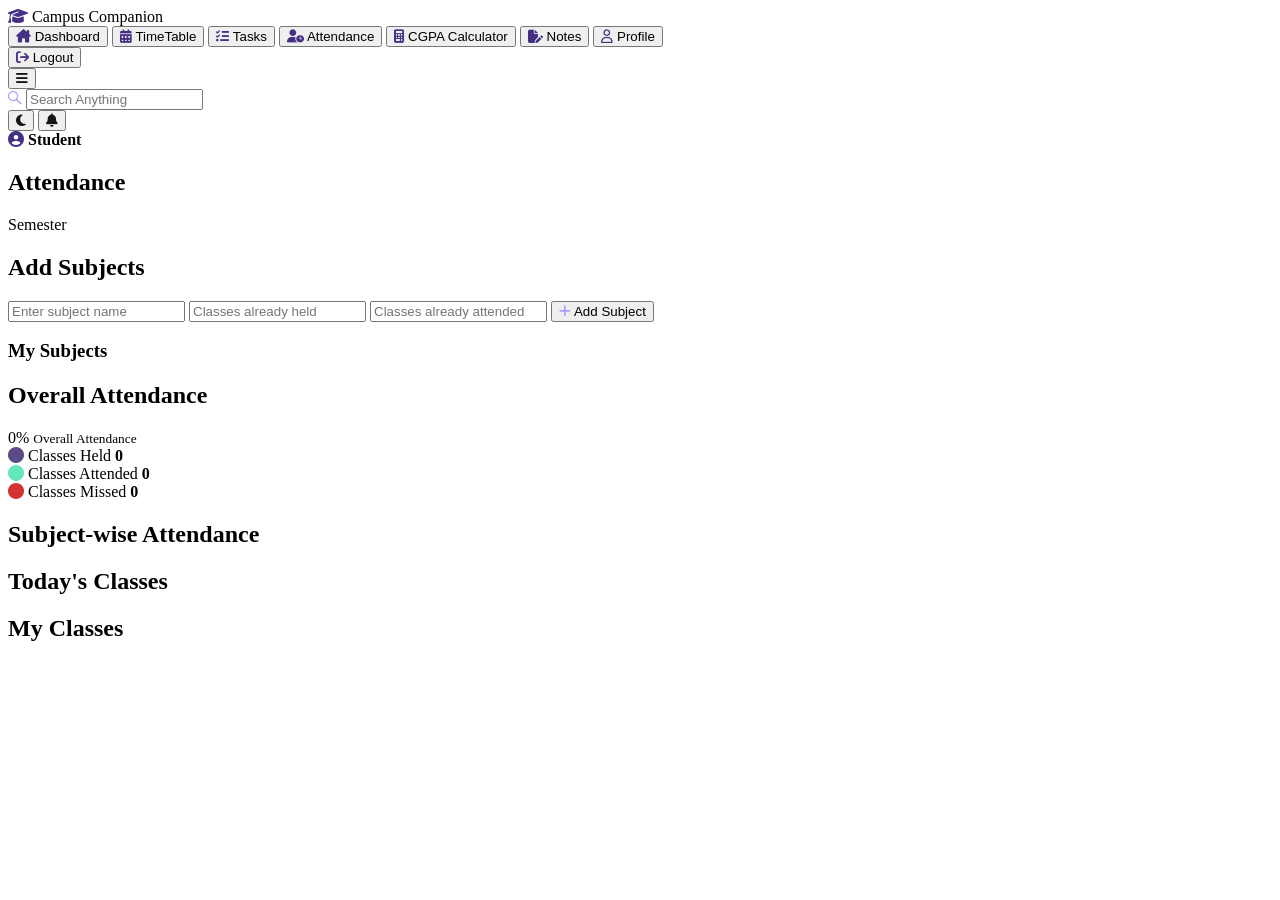
==== HTML/attendance.html @ eadd608f "Campus Companion Project" ====
<!DOCTYPE html>
<html lang="en">
<head>
    <meta charset="UTF-8">
    <meta name="viewport" content="width=device-width, initial-scale=1.0">
    <title>Attendance</title>
    <link rel="stylesheet"
          href="https://cdnjs.cloudflare.com/ajax/libs/font-awesome/6.7.2/css/all.min.css">
    <link rel="stylesheet" href="/STP-Campus-Companion/CSS/dashboard.css">
    <link rel="stylesheet" href="/STP-Campus-Companion/CSS/attendance.css">
</head>
<body class="dashboard-page">
    <div class="app-shell">
        <aside class="sidebar">
            <div class="sidebar-logo">
                 <i class="fa-solid fa-graduation-cap" style="color: rgb(70, 48, 133);"></i>
                 <span>Campus Companion</span>
            </div>
            <nav>
                <button onclick="showPage('dashboard')">
                    <i class="fa-solid fa-house-chimney" style="color: rgb(70, 48, 133);"></i>
                    <span>Dashboard</span>
                </button>
                <button onclick="showPage('timetable')">
                    <i class="fa-solid fa-calendar-days" style="color: rgb(70, 48, 133);"></i>
                    <span>TimeTable</span>
                </button>
                <button onclick="showPage('tasks')">
                    <i class="fa-solid fa-list-check" style="color: rgb(70, 48, 133);"></i>
                    <span>Tasks</span>
                </button>
                <button onclick="showPage('attendance')" class="active">
                    <i class="fa-solid fa-user-clock" style="color: rgb(70, 48, 133);"></i>
                    <span>Attendance</span>
                </button>
                <button onclick="showPage('cgpa-calculator')">
                    <i class="fa-solid fa-calculator" style="color: rgb(70, 48, 133);"></i>
                    <span>CGPA Calculator</span>
                </button>
                <button onclick="showPage('notes')">
                    <i class="fa-solid fa-file-pen" style="color: rgb(70, 48, 133);"></i>
                    <span>Notes</span>
                </button>
                <button onclick="showPage('profile')">
                    <i class="fa-regular fa-user" style="color: rgb(70, 48, 133);"></i>
                    <span>Profile</span>
                </button>
            </nav>
            <button class="logout" onclick="logoutBtn()">
                <i class="fa-solid fa-arrow-right-from-bracket" style="color: rgb(70, 48, 133);"></i>
                <span>Logout</span>
            </button>
        </aside>
        <section class="dashboard-content">
            <header class="dashboard-header">
                <button class="menu-btn">
                    <i class="fa-solid fa-bars" style="color: rgb(20, 20, 20);"></i>
                </button>
                <div class="dashboard-search">
                    <i class="fa-brands fa-sistrix" style="color: rgb(177, 151, 252);"></i>
                    <input type="text" id="dashboardSearch"
                    placeholder="Search Anything">
                </div>
                <div class="dashboard-actions">
                    <button class="theme-btn">
                        <i class="fa-solid fa-moon" style="color: rgb(20, 20, 20);"></i>
                    </button>
                    <button class="notification-btn">
                        <i class="fa-solid fa-bell" style="color: rgb(20, 20, 20);"></i>
                        <span class="notification-dot"></span>
                    </button>
                    <div class="user-info">
                        <span class="avatar">
                        <i class="fa-solid fa-circle-user" style="color: rgb(70, 48, 133);"></i>
                    </span>
                     <b id="topname">
                        Student
                     </b>
                    </div> 
                </div>
            </header>
           
            <main class="dashboard-main">
                <div class="attendance-top">
                    <div>
                        <h1>Attendance</h1>
                    </div>
                    <div class="semester-display">
                        <span id="semester">
                            Semester
                        </span>
                    </div>
                </div>
                <div class="attendance-card add-subject-card">
                    <h2>
                        Add Subjects
                    </h2>
                    <div class="subject-form">
                        <input
                            type="text"
                            id="subjectName"
                            placeholder="Enter subject name">
                        <input
                            type="number"
                            id="initialHeld"
                            placeholder="Classes already held"
                            min="0">
                        <input
                            type="number"
                            id="initialAttended"
                            placeholder="Classes already attended"
                            min="0">
                        <button onclick="addSubjectFromForm()">
                            <i class="fa-solid fa-plus" style="color: rgb(177, 151, 252);"></i>
                            Add Subject
                        </button>
                    </div>
                     
                    <div class="my-subjects">
                        <h3>
                            My Subjects
                        </h3>
                        <div id="subjectList"></div>
                    </div>
                </div>
                <!-- OVERVIEW -->
                <div class="attendance-overview">
                    <div class="attendance-card overall-card">
                        <h2>
                            Overall Attendance
                        </h2>
                        <div class="overall-content">
                            <div
                                class="attendance-circle"
                                id="attendanceCircle">
                                <div class="circle-content">
                                    <span id="overallPercentage">
                                        0%
                                    </span>
                                    <small>
                                        Overall Attendance
                                    </small>
                                </div>
                            </div>
                            <div class="attendance-stats">
                                <div class="stat-row">
                                    <span>
                                        <i class="fa-solid fa-circle" style="color: rgb(91, 75, 136);"></i>
                                        Classes Held
                                    </span>
                                    <strong id="classesHeld">
                                        0
                                    </strong>
                                </div>
                                <div class="stat-row">
                                    <span>
                                    <i class="fa-solid fa-circle" style="color: rgb(99, 230, 190);"></i>
                                        Classes Attended
                                    </span>
                                    <strong id="classesAttended">
                                        0
                                    </strong>
                                </div>
                                <div class="stat-row">
                                    <span>
                                        <i class="fa-solid fa-circle" style="color: rgb(209, 51, 51);"></i>
                                        Classes Missed
                                    </span>
                                    <strong id="classesMissed">
                                        0
                                    </strong>
                                </div>
                            </div>
                        </div>
                    </div>
                    <!-- SUBJECT ATTENDANCE -->
                    <div class="attendance-card subject-card">
                        <h2>
                            Subject-wise Attendance
                        </h2>
                        <div id="attendanceList"></div>
                    </div>
                </div>
                <!-- TODAY'S CLASSES -->
                <div class="attendance-card today-card">
                    <h2>
                        Today's Classes
                    </h2>
                    <p
                        class="today-name"
                        id="todayName">
                    </p>
                    <div id="todayClasses"></div>
                </div>
                <!-- ALL CLASSES -->
                <div class="attendance-card timetable-attendance-card">
                    <h2>
                        My Classes
                    </h2>
                    <div id="allClasses"></div>
                </div>
            </main>

        </section>
    </div>
    <script src="/STP-Campus-Companion/JS/dashboard.js"></script>
    <script src="/STP-Campus-Companion/JS/attendance.js"></script>
</body>
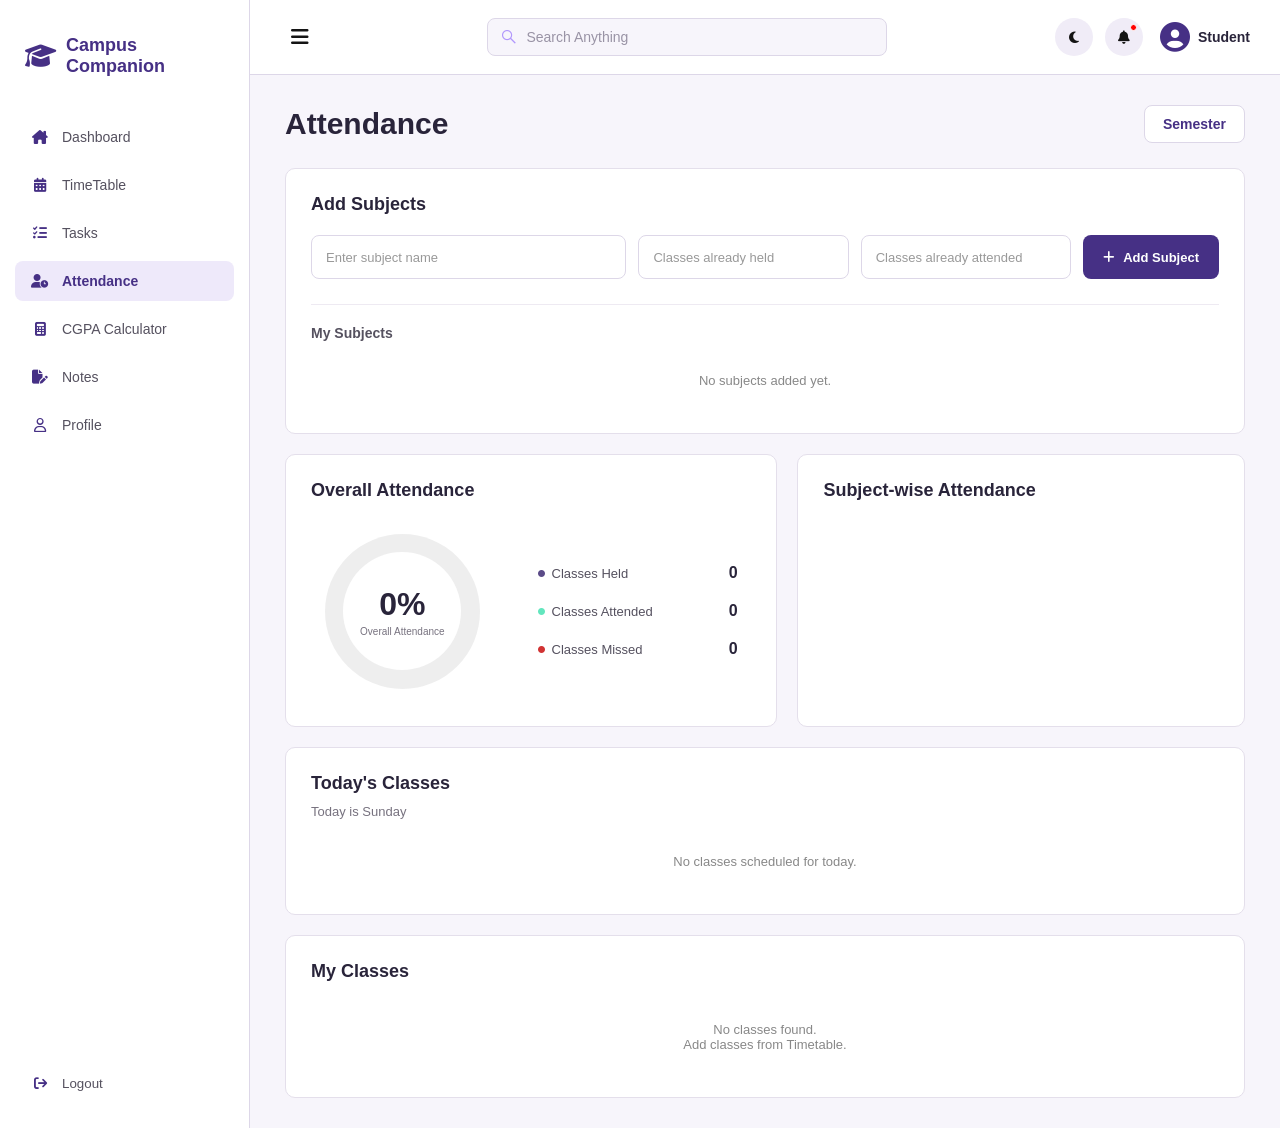
==== commit 0384c7ee: "Final Campus Companion Project" ====
--- a/HTML/attendance.html
+++ b/HTML/attendance.html
@@ -6,8 +6,8 @@
     <title>Attendance</title>
     <link rel="stylesheet"
           href="https://cdnjs.cloudflare.com/ajax/libs/font-awesome/6.7.2/css/all.min.css">
-    <link rel="stylesheet" href="/STP-Campus-Companion/CSS/dashboard.css">
-    <link rel="stylesheet" href="/STP-Campus-Companion/CSS/attendance.css">
+    <link rel="stylesheet" href="../CSS/dashboard.css">
+    <link rel="stylesheet" href="../CSS/attendance.css">
 </head>
 <body class="dashboard-page">
     <div class="app-shell">
@@ -203,6 +203,6 @@
 
         </section>
     </div>
-    <script src="/STP-Campus-Companion/JS/dashboard.js"></script>
-    <script src="/STP-Campus-Companion/JS/attendance.js"></script>
+    <script src="../JS/dashboard.js"></script>
+    <script src="../JS/attendance.js"></script>
 </body>
--- a/CSS/dashboard.css
+++ b/CSS/dashboard.css
@@ -0,0 +1,1211 @@
+/* =====================================
+   RESET
+===================================== */
+
+* {
+    margin: 0;
+    padding: 0;
+    box-sizing: border-box;
+    font-family: Arial, sans-serif;
+}
+
+body {
+    background-color: #f7f5fb;
+    color: #29243a;
+}
+
+.dashboard-page {
+    min-height: 100vh;
+}
+
+
+/* =====================================
+   APP LAYOUT
+===================================== */
+
+.app-shell {
+    display: flex;
+    min-height: 100vh;
+}
+
+.dashboard-content {
+    flex: 1;
+    min-width: 0;
+}
+
+
+/* =====================================
+   SIDEBAR
+===================================== */
+
+.sidebar {
+    width: 250px;
+    min-height: 100vh;
+
+    background-color: white;
+    border-right: 1px solid #ddd7e8;
+
+    padding: 25px 15px;
+
+    display: flex;
+    flex-direction: column;
+
+    flex-shrink: 0;
+}
+
+
+/* SIDEBAR LOGO */
+
+.sidebar-logo {
+    display: flex;
+    align-items: center;
+
+    gap: 10px;
+
+    padding: 10px;
+    margin-bottom: 30px;
+
+    color: #463085;
+
+    font-size: 18px;
+    font-weight: bold;
+}
+
+.sidebar-logo i {
+    font-size: 25px;
+}
+
+
+/* =====================================
+   SIDEBAR NAVIGATION
+===================================== */
+
+.sidebar nav {
+    display: flex;
+    flex-direction: column;
+    gap: 8px;
+}
+
+.sidebar nav button {
+    width: 100%;
+
+    padding: 12px 15px;
+
+    border: none;
+    border-radius: 8px;
+
+    background-color: white;
+    color: #55515f;
+
+    display: flex;
+    align-items: center;
+
+    gap: 12px;
+
+    text-align: left;
+    font-size: 14px;
+
+    cursor: pointer;
+
+    transition: all 0.2s ease;
+}
+
+.sidebar nav button:hover {
+    background-color: #f0ecf7;
+    color: #463085;
+}
+
+.sidebar nav button.active {
+    background-color: #eee9fa;
+    color: #463085;
+    font-weight: 600;
+}
+
+.sidebar nav button i {
+    width: 20px;
+    text-align: center;
+}
+
+
+/* =====================================
+   LOGOUT
+===================================== */
+
+.logout {
+    margin-top: auto;
+
+    padding: 12px 15px;
+
+    border: none;
+    border-radius: 8px;
+
+    background-color: white;
+    color: #55515f;
+
+    display: flex;
+    align-items: center;
+
+    gap: 12px;
+
+    text-align: left;
+
+    cursor: pointer;
+
+    transition: all 0.2s ease;
+}
+
+.logout:hover {
+    background-color: #f0ecf7;
+    color: #463085;
+}
+
+.logout i {
+    width: 20px;
+    text-align: center;
+}
+
+
+/* =====================================
+   HEADER
+===================================== */
+
+.dashboard-header {
+    height: 75px;
+
+    background-color: white;
+
+    border-bottom: 1px solid #ddd7e8;
+
+    padding: 0 30px;
+
+    display: flex;
+    align-items: center;
+    justify-content: space-between;
+
+    gap: 20px;
+}
+
+
+/* MENU BUTTON */
+
+.menu-btn {
+    width: 40px;
+    height: 40px;
+
+    border: none;
+    border-radius: 8px;
+
+    background-color: white;
+
+    font-size: 20px;
+
+    cursor: pointer;
+
+    transition: background-color 0.2s ease;
+}
+
+.menu-btn:hover {
+    background-color: #f0ecf7;
+}
+
+
+/* =====================================
+   SEARCH
+===================================== */
+
+.dashboard-search {
+    width: 400px;
+
+    display: flex;
+    align-items: center;
+
+    padding: 10px 14px;
+
+    background-color: #f7f5fb;
+
+    border: 1px solid #ddd7e8;
+    border-radius: 8px;
+
+    transition: border-color 0.2s ease;
+}
+
+.dashboard-search:focus-within {
+    border-color: #b197fc;
+}
+
+.dashboard-search i {
+    margin-right: 10px;
+}
+
+.dashboard-search input {
+    width: 100%;
+
+    border: none;
+    outline: none;
+
+    background-color: transparent;
+
+    font-size: 14px;
+    color: #29243a;
+}
+
+.dashboard-search input::placeholder {
+    color: #9993a5;
+}
+
+
+/* =====================================
+   HEADER RIGHT SIDE
+===================================== */
+
+.dashboard-actions {
+    display: flex;
+    align-items: center;
+
+    gap: 12px;
+}
+
+.theme-btn,
+.notification-btn {
+    width: 38px;
+    height: 38px;
+
+    border: none;
+    border-radius: 50%;
+
+    background-color: #f0ecf7;
+
+    cursor: pointer;
+
+    transition: all 0.2s ease;
+}
+
+.theme-btn:hover,
+.notification-btn:hover {
+    background-color: #e3ddf0;
+    transform: translateY(-1px);
+}
+
+
+/* NOTIFICATION */
+
+.notification-btn {
+    position: relative;
+}
+
+.notification-dot {
+    width: 7px;
+    height: 7px;
+
+    background-color: red;
+
+    border: 1px solid white;
+    border-radius: 50%;
+
+    position: absolute;
+
+    top: 6px;
+    right: 6px;
+}
+
+
+/* USER */
+
+.user-info {
+    display: flex;
+    align-items: center;
+
+    gap: 8px;
+
+    margin-left: 5px;
+}
+
+.avatar i {
+    font-size: 30px;
+}
+
+#topname {
+    font-size: 14px;
+    color: #29243a;
+}
+
+
+/* =====================================
+   DASHBOARD MAIN
+===================================== */
+
+.dashboard-main {
+    padding: 30px;
+
+    display: grid;
+
+    grid-template-columns: repeat(12, 1fr);
+
+    gap: 20px;
+}
+
+
+/* =====================================
+   WELCOME SECTION
+===================================== */
+
+.welcome-section {
+    grid-column: span 12;
+
+    margin-bottom: 5px;
+}
+
+.welcome-section h1 {
+    font-size: 28px;
+    font-weight: 700;
+
+    margin-bottom: 8px;
+
+    color: #29243a;
+}
+
+.welcome-section p {
+    color: #77727f;
+    font-size: 14px;
+}
+
+
+/* =====================================
+   STAT CARDS
+===================================== */
+
+.stat-cards {
+    grid-column: span 4;
+
+    min-height: 150px;
+
+    padding: 20px;
+
+    background-color: white;
+
+    border: 1px solid #e4dfeb;
+    border-radius: 12px;
+
+    box-shadow: 0 2px 8px rgba(70, 48, 133, 0.04);
+
+    transition: all 0.2s ease;
+}
+
+.stat-cards:hover {
+    transform: translateY(-2px);
+
+    box-shadow: 0 5px 15px rgba(70, 48, 133, 0.08);
+}
+
+
+/* CARD TOP */
+
+.stat-card-top {
+    display: flex;
+    align-items: center;
+
+    gap: 10px;
+
+    margin-bottom: 15px;
+}
+
+.stat-card-top span {
+    font-size: 14px;
+    color: #66616d;
+}
+
+
+/* ICON BOX */
+
+.cgpa-icon,
+.attendance-icon,
+.pendingTasks-icon,
+.studyHours-icon {
+    width: 40px;
+    height: 40px;
+
+    border-radius: 9px;
+
+    display: flex;
+    align-items: center;
+    justify-content: center;
+
+    background-color: #f3effa;
+}
+
+.cgpa-icon i,
+.attendance-icon i,
+.pendingTasks-icon i,
+.studyHours-icon i {
+    font-size: 18px;
+}
+
+
+/* STAT VALUE */
+
+.stat-cards h2 {
+    font-size: 26px;
+    font-weight: 700;
+
+    margin-bottom: 5px;
+
+    color: #29243a;
+}
+
+.stat-cards p {
+    color: #77727f;
+    font-size: 13px;
+}
+
+
+/* =====================================
+   DASHBOARD GRID
+===================================== */
+
+.dashboard-grid {
+    display: contents;
+}
+
+.dashboard-card {
+    min-height: 250px;
+
+    padding: 20px;
+
+    background-color: white;
+
+    border: 1px solid #e4dfeb;
+    border-radius: 12px;
+
+    box-shadow: 0 2px 8px rgba(70, 48, 133, 0.04);
+}
+
+
+/* THREE MAIN CARDS */
+
+.classes-card {
+    grid-column: span 4;
+}
+
+.tasks-card {
+    grid-column: span 4;
+}
+
+.timer-card {
+    grid-column: span 4;
+
+    margin-top: 0;
+}
+
+
+/* =====================================
+   CARD HEADER
+===================================== */
+
+.card-header {
+    margin-bottom: 18px;
+}
+
+.card-header h3,
+.class-header h3 {
+    font-size: 18px;
+    font-weight: 600;
+
+    color: #29243a;
+}
+
+
+/* =====================================
+   CLASSES
+===================================== */
+
+.class-item {
+    display: flex;
+    align-items: center;
+
+    padding: 13px 0;
+
+    border-bottom: 1px solid #eeeaf2;
+}
+
+.class-item:last-child {
+    border-bottom: none;
+}
+
+.class-time {
+    width: 100px;
+
+    font-size: 13px;
+    color: #77727f;
+
+    flex-shrink: 0;
+}
+
+.class-subject {
+    width: 100px;
+
+    font-size: 14px;
+    font-weight: 600;
+
+    color: #29243a;
+}
+
+.class-room {
+    margin-left: auto;
+
+    font-size: 13px;
+
+    color: #77727f;
+}
+
+
+/* =====================================
+   SMALL BUTTON
+===================================== */
+
+.small-btn {
+    margin-top: 15px;
+
+    padding: 9px 15px;
+
+    border: none;
+    border-radius: 7px;
+
+    background-color: #463085;
+    color: white;
+
+    font-size: 13px;
+    font-weight: 600;
+
+    cursor: pointer;
+
+    transition: all 0.2s ease;
+}
+
+.small-btn:hover {
+    background-color: #35236d;
+    transform: translateY(-1px);
+}
+
+
+/* =====================================
+   TASKS
+===================================== */
+
+.task-item {
+    display: flex;
+    align-items: center;
+    justify-content: space-between;
+
+    gap: 10px;
+
+    padding: 13px 0;
+
+    border-bottom: 1px solid #eeeaf2;
+}
+
+.task-item:last-child {
+    border-bottom: none;
+}
+
+.task-left {
+    display: flex;
+    align-items: center;
+
+    gap: 10px;
+
+    min-width: 0;
+}
+
+.task-checkbox {
+    width: 16px;
+    height: 16px;
+
+    accent-color: #463085;
+
+    cursor: pointer;
+}
+
+.task-item span {
+    font-size: 14px;
+
+    white-space: nowrap;
+    overflow: hidden;
+    text-overflow: ellipsis;
+}
+
+.task-item small {
+    color: #77727f;
+
+    font-size: 12px;
+
+    white-space: nowrap;
+}
+
+
+/* =====================================
+   TIMER
+===================================== */
+
+.class-header {
+    margin-bottom: 20px;
+}
+
+.timer-container {
+    display: flex;
+
+    justify-content: center;
+    align-items: center;
+}
+
+.timer-circle {
+    width: 180px;
+    height: 180px;
+
+    border: 8px solid #eee9fa;
+
+    border-radius: 50%;
+
+    display: flex;
+    flex-direction: column;
+
+    align-items: center;
+    justify-content: center;
+}
+
+#timerDisplay {
+    font-size: 30px;
+    font-weight: 700;
+
+    margin-bottom: 10px;
+
+    color: #29243a;
+}
+
+.start-timer-btn {
+    padding: 8px 18px;
+
+    border: none;
+    border-radius: 7px;
+
+    background-color: #463085;
+    color: white;
+
+    font-size: 13px;
+    font-weight: 600;
+
+    cursor: pointer;
+
+    transition: all 0.2s ease;
+}
+
+.start-timer-btn:hover {
+    background-color: #35236d;
+    transform: translateY(-1px);
+}
+
+
+/* =====================================
+   TABLET
+===================================== */
+
+@media (max-width: 1000px) {
+
+    .sidebar {
+        width: 220px;
+    }
+
+    .dashboard-search {
+        width: 300px;
+    }
+
+    .stat-cards {
+        grid-column: span 6;
+    }
+
+    .classes-card,
+    .tasks-card,
+    .timer-card {
+        grid-column: span 6;
+    }
+}
+
+
+/* =====================================
+   MOBILE
+===================================== */
+
+@media (max-width: 700px) {
+
+    .app-shell {
+        flex-direction: column;
+    }
+
+    .sidebar {
+        width: 100%;
+        min-height: auto;
+
+        padding: 15px;
+
+        border-right: none;
+        border-bottom: 1px solid #ddd7e8;
+    }
+
+    .sidebar-logo {
+        margin-bottom: 15px;
+    }
+
+    .sidebar nav {
+        display: grid;
+
+        grid-template-columns: repeat(2, 1fr);
+
+        gap: 6px;
+    }
+
+    .logout {
+        margin-top: 10px;
+    }
+
+    .dashboard-header {
+        height: auto;
+
+        padding: 15px;
+
+        flex-wrap: wrap;
+    }
+
+    .dashboard-search {
+        width: 100%;
+        order: 3;
+    }
+
+    .dashboard-actions {
+        margin-left: auto;
+    }
+
+    .dashboard-main {
+        padding: 20px 15px;
+
+        grid-template-columns: 1fr;
+
+        gap: 15px;
+    }
+
+    .welcome-section {
+        grid-column: span 1;
+    }
+
+    .stat-cards,
+    .classes-card,
+    .tasks-card,
+    .timer-card {
+        grid-column: span 1;
+    }
+
+    .dashboard-card {
+        min-height: auto;
+    }
+
+    .class-time {
+        width: 80px;
+    }
+
+    .class-subject {
+        width: auto;
+    }
+
+    .timer-circle {
+        width: 160px;
+        height: 160px;
+    }
+}
+
+
+/* =====================================
+   SMALL MOBILE
+===================================== */
+
+@media (max-width: 450px) {
+
+    .sidebar nav {
+        grid-template-columns: 1fr;
+    }
+
+    .dashboard-actions {
+        gap: 7px;
+    }
+
+    .user-info {
+        gap: 5px;
+    }
+
+    #topname {
+        display: none;
+    }
+
+    .welcome-section h1 {
+        font-size: 24px;
+    }
+
+    .stat-cards {
+        padding: 17px;
+    }
+
+    .dashboard-card {
+        padding: 17px;
+    }
+
+    .class-item {
+        flex-wrap: wrap;
+
+        gap: 5px;
+    }
+
+    .class-time {
+        width: 80px;
+    }
+
+    .class-room {
+        width: 100%;
+        margin-left: 80px;
+    }
+}
+
+/* =====================================
+   DARK MODE
+===================================== */
+
+body.dark-mode {
+    background-color: #171522;
+    color: #f5f3fa;
+}
+
+
+/* =====================================
+   SIDEBAR
+===================================== */
+
+body.dark-mode .sidebar {
+    background-color: #211d2d;
+    border-right-color: #383246;
+}
+
+body.dark-mode .sidebar-logo {
+    color: #ffffff;
+}
+
+body.dark-mode .sidebar-logo i {
+    color: #b197fc !important;
+}
+
+
+/* SIDEBAR BUTTONS */
+
+body.dark-mode .sidebar nav button {
+    background-color: transparent;
+    color: #d1ccd9;
+}
+
+body.dark-mode .sidebar nav button:hover {
+    background-color: #2d273b;
+    color: #ffffff;
+}
+
+body.dark-mode .sidebar nav button.active {
+    background-color: #39304f;
+    color: #ffffff;
+}
+
+body.dark-mode .sidebar nav button i {
+    color: #b197fc !important;
+}
+
+
+/* LOGOUT */
+
+body.dark-mode .logout {
+    background-color: transparent;
+    color: #d1ccd9;
+}
+
+body.dark-mode .logout:hover {
+    background-color: #2d273b;
+    color: #ffffff;
+}
+
+body.dark-mode .logout i {
+    color: #b197fc !important;
+}
+
+
+/* =====================================
+   MAIN CONTENT
+===================================== */
+
+body.dark-mode .dashboard-content {
+    background-color: #171522;
+}
+
+
+/* =====================================
+   HEADER
+===================================== */
+
+body.dark-mode .dashboard-header {
+    background-color: #211d2d;
+    border-bottom-color: #383246;
+}
+
+
+/* MENU BUTTON */
+
+body.dark-mode .menu-btn {
+    background-color: #211d2d;
+    color: #ffffff;
+}
+
+body.dark-mode .menu-btn:hover {
+    background-color: #2d273b;
+}
+
+body.dark-mode .menu-btn i {
+    color: #ffffff !important;
+}
+
+
+/* =====================================
+   SEARCH
+===================================== */
+
+body.dark-mode .dashboard-search {
+    background-color: #2a2536;
+    border-color: #40394d;
+}
+
+body.dark-mode .dashboard-search:focus-within {
+    border-color: #b197fc;
+}
+
+body.dark-mode .dashboard-search i {
+    color: #b197fc !important;
+}
+
+body.dark-mode .dashboard-search input {
+    background-color: transparent;
+    color: #ffffff;
+}
+
+body.dark-mode .dashboard-search input::placeholder {
+    color: #aaa4b5;
+}
+
+
+/* =====================================
+   HEADER RIGHT SIDE
+===================================== */
+
+body.dark-mode .theme-btn,
+body.dark-mode .notification-btn {
+    background-color: #302a3d;
+}
+
+body.dark-mode .theme-btn:hover,
+body.dark-mode .notification-btn:hover {
+    background-color: #3a3348;
+}
+
+body.dark-mode .theme-btn i,
+body.dark-mode .notification-btn i {
+    color: #ffffff !important;
+}
+
+
+/* NOTIFICATION DOT */
+
+body.dark-mode .notification-dot {
+    border-color: #302a3d;
+}
+
+
+/* USER */
+
+body.dark-mode #topname {
+    color: #ffffff;
+}
+
+body.dark-mode .avatar i {
+    color: #b197fc !important;
+}
+
+
+/* =====================================
+   DASHBOARD MAIN
+===================================== */
+
+body.dark-mode .dashboard-main {
+    background-color: #171522;
+}
+
+
+/* =====================================
+   WELCOME SECTION
+===================================== */
+
+body.dark-mode .welcome-section h1 {
+    color: #ffffff;
+}
+
+body.dark-mode .welcome-section p {
+    color: #aaa4b5;
+}
+
+
+/* =====================================
+   STAT CARDS
+===================================== */
+
+body.dark-mode .stat-cards {
+    background-color: #211d2d;
+    border-color: #383246;
+
+    box-shadow: 0 2px 8px rgba(0, 0, 0, 0.20);
+}
+
+body.dark-mode .stat-cards:hover {
+    box-shadow: 0 5px 15px rgba(0, 0, 0, 0.30);
+}
+
+
+/* CARD TOP */
+
+body.dark-mode .stat-card-top span {
+    color: #c8c2d2;
+}
+
+
+/* ICON BOX */
+
+body.dark-mode .cgpa-icon,
+body.dark-mode .attendance-icon,
+body.dark-mode .pendingTasks-icon,
+body.dark-mode .studyHours-icon {
+    background-color: #302a3d;
+}
+
+
+/* STAT VALUES */
+
+body.dark-mode .stat-cards h2 {
+    color: #ffffff;
+}
+
+body.dark-mode .stat-cards p {
+    color: #aaa4b5;
+}
+
+
+/* =====================================
+   DASHBOARD CARDS
+===================================== */
+
+body.dark-mode .dashboard-card {
+    background-color: #211d2d;
+    border-color: #383246;
+
+    box-shadow: 0 2px 8px rgba(0, 0, 0, 0.20);
+}
+
+
+/* =====================================
+   CARD HEADERS
+===================================== */
+
+body.dark-mode .card-header h3,
+body.dark-mode .class-header h3 {
+    color: #ffffff;
+}
+
+
+/* =====================================
+   CLASSES
+===================================== */
+
+body.dark-mode .class-item {
+    border-bottom-color: #383246;
+}
+
+body.dark-mode .class-time {
+    color: #aaa4b5;
+}
+
+body.dark-mode .class-subject {
+    color: #ffffff;
+}
+
+body.dark-mode .class-room {
+    color: #aaa4b5;
+}
+
+
+/* =====================================
+   TASKS
+===================================== */
+
+body.dark-mode .task-item {
+    border-bottom-color: #383246;
+}
+
+body.dark-mode .task-item span {
+    color: #ffffff;
+}
+
+body.dark-mode .task-item small {
+    color: #aaa4b5;
+}
+
+body.dark-mode .task-checkbox {
+    accent-color: #b197fc;
+}
+
+
+/* =====================================
+   TIMER
+===================================== */
+
+body.dark-mode .timer-circle {
+    border-color: #39304f;
+}
+
+body.dark-mode #timerDisplay {
+    color: #ffffff;
+}
+
+
+/* =====================================
+   BUTTONS
+===================================== */
+
+body.dark-mode .small-btn,
+body.dark-mode .start-timer-btn {
+    background-color: #58409b;
+    color: #ffffff;
+}
+
+body.dark-mode .small-btn:hover,
+body.dark-mode .start-timer-btn:hover {
+    background-color: #6b50b5;
+}
+
+
+/* =====================================
+   MOBILE DARK MODE
+===================================== */
+
+@media (max-width: 700px) {
+
+    body.dark-mode .sidebar {
+        border-bottom-color: #383246;
+        border-right: none;
+    }
+
+}
--- a/CSS/attendance.css
+++ b/CSS/attendance.css
@@ -0,0 +1,1044 @@
+
+
+.dashboard-page .dashboard-content .dashboard-main {
+    display: block !important;
+
+    width: 100%;
+
+    padding: 30px 35px;
+
+    box-sizing: border-box;
+}
+
+
+/* =====================================================
+   ATTENDANCE TOP
+===================================================== */
+
+.dashboard-page .dashboard-main .attendance-top {
+    width: 100%;
+
+    display: flex;
+
+    align-items: center;
+
+    justify-content: space-between;
+
+    margin-bottom: 25px;
+
+    box-sizing: border-box;
+}
+
+.dashboard-page .dashboard-main .attendance-top h1 {
+    margin: 0;
+
+    font-size: 30px;
+
+    font-weight: 700;
+
+    color: #29243a;
+}
+
+
+/* =====================================================
+   SEMESTER
+===================================================== */
+
+.dashboard-page .dashboard-main .semester-display {
+    display: flex;
+
+    align-items: center;
+
+    padding: 10px 18px;
+
+    background-color: white;
+
+    border: 1px solid #ddd7e8;
+
+    border-radius: 8px;
+
+    color: #463085;
+
+    font-size: 14px;
+
+    font-weight: 600;
+
+    white-space: nowrap;
+}
+
+
+/* =====================================================
+   COMMON ATTENDANCE CARD
+===================================================== */
+
+.dashboard-page .dashboard-main .attendance-card {
+    width: 100%;
+
+    padding: 25px;
+
+    margin: 0;
+
+    box-sizing: border-box;
+
+    background-color: white;
+
+    border: 1px solid #e4dfeb;
+
+    border-radius: 10px;
+}
+
+.dashboard-page .dashboard-main .attendance-card h2 {
+    margin: 0 0 20px 0;
+
+    font-size: 18px;
+
+    font-weight: 600;
+
+    color: #29243a;
+}
+
+
+/* =====================================================
+   ADD SUBJECT
+===================================================== */
+
+.dashboard-page .dashboard-main .add-subject-card {
+    margin-bottom: 20px;
+}
+
+
+/* =====================================================
+   SUBJECT FORM
+===================================================== */
+
+.dashboard-page .dashboard-main .subject-form {
+    width: 100%;
+
+    display: grid;
+
+    grid-template-columns:
+        minmax(200px, 1.5fr)
+        minmax(150px, 1fr)
+        minmax(150px, 1fr)
+        auto;
+
+    gap: 12px;
+
+    align-items: center;
+}
+
+
+/* =====================================================
+   SUBJECT INPUTS
+===================================================== */
+
+.dashboard-page .dashboard-main .subject-form input {
+    width: 100%;
+
+    height: 44px;
+
+    padding: 0 14px;
+
+    box-sizing: border-box;
+
+    border: 1px solid #ddd7e8;
+
+    border-radius: 8px;
+
+    outline: none;
+
+    background-color: white;
+
+    color: #29243a;
+
+    font-size: 13px;
+}
+
+.dashboard-page .dashboard-main .subject-form input::placeholder {
+    color: #999;
+}
+
+.dashboard-page .dashboard-main .subject-form input:focus {
+    border-color: #8d76d2;
+
+    box-shadow:
+        0 0 0 2px rgba(70, 48, 133, 0.08);
+}
+
+
+/* =====================================================
+   ADD SUBJECT BUTTON
+===================================================== */
+
+.dashboard-page .dashboard-main .subject-form button {
+    height: 44px;
+
+    padding: 0 20px;
+
+    border: none;
+
+    border-radius: 8px;
+
+    background-color: #463085;
+
+    color: white;
+
+    font-size: 13px;
+
+    font-weight: 600;
+
+    cursor: pointer;
+
+    white-space: nowrap;
+}
+
+.dashboard-page .dashboard-main .subject-form button:hover {
+    background-color: #35236d;
+}
+
+.dashboard-page .dashboard-main .subject-form button i {
+    margin-right: 6px;
+
+    color: white !important;
+}
+
+
+/* =====================================================
+   MY SUBJECTS
+===================================================== */
+
+.dashboard-page .dashboard-main .my-subjects {
+    margin-top: 25px;
+
+    padding-top: 20px;
+
+    border-top: 1px solid #eeeaf2;
+}
+
+.dashboard-page .dashboard-main .my-subjects h3 {
+    margin: 0 0 12px 0;
+
+    font-size: 14px;
+
+    font-weight: 600;
+
+    color: #55515f;
+}
+
+
+/* =====================================================
+   SUBJECT LIST
+===================================================== */
+
+.dashboard-page .dashboard-main #subjectList {
+    display: flex;
+
+    flex-wrap: wrap;
+
+    gap: 8px;
+}
+
+.dashboard-page .dashboard-main .subject-list-item {
+    display: inline-flex;
+
+    align-items: center;
+
+    gap: 8px;
+
+    padding: 8px 12px;
+
+    background-color: #f0ecf7;
+
+    border: 1px solid #e3dcef;
+
+    border-radius: 20px;
+
+    font-size: 13px;
+
+    color: #463085;
+}
+
+.dashboard-page .dashboard-main .subject-list-item button {
+    width: 20px;
+
+    height: 20px;
+
+    padding: 0;
+
+    display: flex;
+
+    align-items: center;
+
+    justify-content: center;
+
+    border: none;
+
+    background-color: transparent;
+
+    color: #777;
+
+    cursor: pointer;
+}
+
+.dashboard-page .dashboard-main .subject-list-item button:hover {
+    color: #d13333;
+}
+
+
+/* =====================================================
+   ATTENDANCE OVERVIEW
+===================================================== */
+
+.dashboard-page .dashboard-main .attendance-overview {
+    width: 100%;
+
+    display: grid;
+
+    grid-template-columns:
+        minmax(0, 1.1fr)
+        minmax(0, 1fr);
+
+    gap: 20px;
+
+    margin: 0;
+
+    padding: 0;
+
+    box-sizing: border-box;
+}
+
+
+/* =====================================================
+   OVERALL CARD
+===================================================== */
+
+.dashboard-page .dashboard-main .overall-card {
+    min-height: 270px;
+}
+
+
+/* =====================================================
+   OVERALL CONTENT
+===================================================== */
+
+.dashboard-page .dashboard-main .overall-content {
+    min-height: 180px;
+
+    display: flex;
+
+    align-items: center;
+
+    justify-content: space-around;
+
+    gap: 30px;
+}
+
+
+/* =====================================================
+   ATTENDANCE CIRCLE
+===================================================== */
+
+.dashboard-page .dashboard-main .attendance-circle {
+    width: 155px;
+
+    height: 155px;
+
+    flex-shrink: 0;
+
+    position: relative;
+
+    display: flex;
+
+    align-items: center;
+
+    justify-content: center;
+
+    border-radius: 50%;
+
+    background:
+        conic-gradient(
+            #5b3cc4 0deg,
+            #5b3cc4 0deg,
+            #eeeeee 0deg,
+            #eeeeee 360deg
+        );
+}
+
+
+/* INNER CIRCLE */
+
+.dashboard-page .dashboard-main .attendance-circle::before {
+    content: "";
+
+    position: absolute;
+
+    width: 118px;
+
+    height: 118px;
+
+    border-radius: 50%;
+
+    background-color: white;
+}
+
+
+/* =====================================================
+   CIRCLE CONTENT
+===================================================== */
+
+.dashboard-page .dashboard-main .circle-content {
+    position: relative;
+
+    z-index: 1;
+
+    display: flex;
+
+    flex-direction: column;
+
+    align-items: center;
+
+    justify-content: center;
+
+    text-align: center;
+}
+
+.dashboard-page .dashboard-main .circle-content span {
+    font-size: 32px;
+
+    font-weight: 700;
+
+    color: #29243a;
+}
+
+.dashboard-page .dashboard-main .circle-content small {
+    margin-top: 3px;
+
+    font-size: 10px;
+
+    color: #77727f;
+}
+
+
+/* =====================================================
+   ATTENDANCE STATS
+===================================================== */
+
+.dashboard-page .dashboard-main .attendance-stats {
+    width: 200px;
+
+    flex-shrink: 0;
+}
+
+.dashboard-page .dashboard-main .attendance-stats .stat-row {
+    display: flex;
+
+    align-items: center;
+
+    justify-content: space-between;
+
+    margin-bottom: 20px;
+}
+
+.dashboard-page .dashboard-main .attendance-stats .stat-row:last-child {
+    margin-bottom: 0;
+}
+
+.dashboard-page .dashboard-main .attendance-stats .stat-row span {
+    display: flex;
+
+    align-items: center;
+
+    font-size: 13px;
+
+    color: #55515f;
+}
+
+.dashboard-page .dashboard-main .attendance-stats .stat-row strong {
+    font-size: 16px;
+
+    color: #29243a;
+}
+
+.dashboard-page .dashboard-main .attendance-stats .stat-row i {
+    margin-right: 7px;
+
+    font-size: 7px;
+}
+
+
+/* =====================================================
+   SUBJECT-WISE ATTENDANCE
+===================================================== */
+
+.dashboard-page .dashboard-main .subject-card {
+    min-height: 270px;
+}
+
+.dashboard-page .dashboard-main .subject-attendance {
+    width: 100%;
+
+    margin-bottom: 20px;
+}
+
+.dashboard-page .dashboard-main .subject-attendance:last-child {
+    margin-bottom: 0;
+}
+
+.dashboard-page .dashboard-main .subject-top {
+    display: flex;
+
+    align-items: center;
+
+    justify-content: space-between;
+
+    margin-bottom: 8px;
+}
+
+.dashboard-page .dashboard-main .subject-name {
+    width: auto !important;
+
+    font-size: 13px;
+
+    font-weight: 500;
+
+    color: #444;
+}
+
+.dashboard-page .dashboard-main .subject-percentage {
+    width: auto !important;
+
+    font-size: 13px;
+
+    font-weight: 600;
+
+    color: #463085;
+}
+
+
+/* =====================================================
+   PROGRESS BAR
+===================================================== */
+
+.dashboard-page .dashboard-main .progress-bar {
+    width: 100%;
+
+    height: 7px;
+
+    background-color: #eeeaf2;
+
+    border-radius: 10px;
+
+    overflow: hidden;
+}
+
+.dashboard-page .dashboard-main .progress-fill {
+    height: 100%;
+
+    background-color: #6650d8;
+
+    border-radius: 10px;
+
+    transition: width 0.3s ease;
+}
+
+
+/* =====================================================
+   TODAY'S CLASSES
+===================================================== */
+
+.dashboard-page .dashboard-main .today-card {
+    margin-top: 20px;
+}
+
+.dashboard-page .dashboard-main .today-name {
+    margin: -10px 0 15px 0;
+
+    font-size: 13px;
+
+    color: #77727f;
+}
+
+
+/* =====================================================
+   TODAY CLASS
+===================================================== */
+
+.dashboard-page .dashboard-main .today-class {
+    display: flex;
+
+    align-items: center;
+
+    justify-content: space-between;
+
+    gap: 20px;
+
+    padding: 15px 5px;
+
+    border-bottom: 1px solid #eeeaf2;
+}
+
+.dashboard-page .dashboard-main .today-class:last-child {
+    border-bottom: none;
+}
+
+
+/* =====================================================
+   CLASS INFO
+===================================================== */
+
+.dashboard-page .dashboard-main .today-class .class-info {
+    display: flex;
+
+    flex-direction: column;
+
+    gap: 5px;
+}
+
+
+/*
+   IMPORTANT:
+   Dashboard CSS has .class-subject {
+       width: 100px;
+   }
+
+   So we override it specifically here.
+*/
+
+.dashboard-page .dashboard-main .today-class .class-subject {
+    width: auto !important;
+
+    font-size: 14px;
+
+    font-weight: 600;
+
+    color: #29243a;
+}
+
+.dashboard-page .dashboard-main .today-class .class-details {
+    font-size: 12px;
+
+    color: #77727f;
+}
+
+
+/* =====================================================
+   ATTENDANCE BUTTONS
+===================================================== */
+
+.dashboard-page .dashboard-main .attendance-buttons {
+    display: flex;
+
+    gap: 8px;
+
+    flex-shrink: 0;
+}
+
+.dashboard-page .dashboard-main .present-btn,
+.dashboard-page .dashboard-main .absent-btn {
+    padding: 8px 15px;
+
+    border: none;
+
+    border-radius: 7px;
+
+    font-size: 12px;
+
+    font-weight: 600;
+
+    cursor: pointer;
+}
+
+
+/* PRESENT */
+
+.dashboard-page .dashboard-main .present-btn {
+    background-color: #e5f7ee;
+
+    color: #258557;
+}
+
+.dashboard-page .dashboard-main .present-btn:hover {
+    background-color: #cceedd;
+}
+
+
+/* ABSENT */
+
+.dashboard-page .dashboard-main .absent-btn {
+    background-color: #fdeaea;
+
+    color: #d13333;
+}
+
+.dashboard-page .dashboard-main .absent-btn:hover {
+    background-color: #f8d6d6;
+}
+
+
+/* SELECTED */
+
+.dashboard-page .dashboard-main .present-btn.selected {
+    background-color: #3b873e;
+
+    color: white;
+}
+
+.dashboard-page .dashboard-main .absent-btn.selected {
+    background-color: #d13333;
+
+    color: white;
+}
+
+
+/* =====================================================
+   MY CLASSES
+===================================================== */
+
+.dashboard-page .dashboard-main .timetable-attendance-card {
+    margin-top: 20px;
+}
+
+
+/* =====================================================
+   ALL CLASSES
+===================================================== */
+
+.dashboard-page .dashboard-main .all-class {
+    width: 100%;
+
+    display: grid;
+
+    grid-template-columns:
+        1fr
+        1fr
+        1.5fr
+        1fr
+        1fr;
+
+    align-items: center;
+
+    gap: 15px;
+
+    padding: 14px 5px;
+
+    box-sizing: border-box;
+
+    border-bottom: 1px solid #eeeaf2;
+}
+
+.dashboard-page .dashboard-main .all-class:last-child {
+    border-bottom: none;
+}
+
+.dashboard-page .dashboard-main .all-class span {
+    width: auto !important;
+
+    font-size: 13px;
+
+    color: #55515f;
+}
+
+
+/* HEADER */
+
+.dashboard-page .dashboard-main .all-class-header {
+    padding-top: 0;
+
+    font-weight: 600;
+}
+
+.dashboard-page .dashboard-main .all-class-header span {
+    font-size: 12px;
+
+    font-weight: 600;
+
+    color: #77727f;
+}
+
+
+/* ATTENDANCE STATUS */
+
+.dashboard-page .dashboard-main .attendance-status {
+    width: auto !important;
+
+    font-weight: 600;
+
+    color: #463085 !important;
+}
+
+
+/* =====================================================
+   EMPTY MESSAGE
+===================================================== */
+
+.dashboard-page .dashboard-main .empty-message {
+    width: 100%;
+
+    padding: 20px;
+
+    box-sizing: border-box;
+
+    text-align: center;
+
+    font-size: 13px;
+
+    color: #888;
+}
+
+
+/* =====================================================
+   TABLET
+===================================================== */
+
+@media (max-width: 1100px) {
+
+    .dashboard-page .dashboard-main .subject-form {
+        grid-template-columns:
+            1fr
+            1fr;
+    }
+
+    .dashboard-page .dashboard-main .subject-form button {
+        width: 100%;
+    }
+
+    .dashboard-page .dashboard-main .attendance-overview {
+        grid-template-columns: 1fr;
+    }
+
+}
+
+
+/* =====================================================
+   MOBILE
+===================================================== */
+
+@media (max-width: 700px) {
+
+    .dashboard-page .dashboard-content .dashboard-main {
+        padding: 20px !important;
+    }
+
+
+    .dashboard-page .dashboard-main .attendance-top {
+        flex-direction: column;
+
+        align-items: flex-start;
+
+        gap: 15px;
+    }
+
+
+    .dashboard-page .dashboard-main .attendance-top h1 {
+        font-size: 25px;
+    }
+
+
+    .dashboard-page .dashboard-main .subject-form {
+        grid-template-columns: 1fr;
+    }
+
+
+    .dashboard-page .dashboard-main .overall-content {
+        flex-direction: column;
+
+        gap: 25px;
+    }
+
+
+    .dashboard-page .dashboard-main .attendance-stats {
+        width: 100%;
+    }
+
+
+    .dashboard-page .dashboard-main .today-class {
+        flex-direction: column;
+
+        align-items: flex-start;
+
+        gap: 15px;
+    }
+
+
+    .dashboard-page .dashboard-main .attendance-buttons {
+        width: 100%;
+    }
+
+
+    .dashboard-page .dashboard-main .present-btn,
+    .dashboard-page .dashboard-main .absent-btn {
+        flex: 1;
+    }
+
+
+    .dashboard-page .dashboard-main .all-class {
+        grid-template-columns:
+            1fr
+            1fr;
+    }
+
+
+    .dashboard-page .dashboard-main .all-class-header {
+        display: none;
+    }
+
+}
+
+
+/* =====================================================
+   SMALL MOBILE
+===================================================== */
+
+@media (max-width: 450px) {
+
+    .dashboard-page .dashboard-content .dashboard-main {
+        padding: 15px !important;
+    }
+
+
+    .dashboard-page .dashboard-main .attendance-card {
+        padding: 18px;
+    }
+
+
+    .dashboard-page .dashboard-main .attendance-circle {
+        width: 135px;
+
+        height: 135px;
+    }
+
+
+    .dashboard-page .dashboard-main .attendance-circle::before {
+        width: 103px;
+
+        height: 103px;
+    }
+
+
+    .dashboard-page .dashboard-main .circle-content span {
+        font-size: 28px;
+    }
+
+}
+/* =====================================================
+   ATTENDANCE DARK MODE
+===================================================== */
+
+.dark-mode .dashboard-main {
+    background-color: #151321;
+}
+
+.dark-mode .attendance-top h1 {
+    color: #ffffff !important;
+}
+
+.dark-mode .semester-display {
+    background-color: #211e2e;
+    border-color: #393348;
+    color: #b197fc;
+}
+
+.dark-mode .attendance-card {
+    background-color: #211e2e !important;
+    border-color: #393348;
+}
+
+.dark-mode .attendance-card h2 {
+    color: #ffffff !important;
+}
+
+.dark-mode .subject-form input {
+    background-color: #2a2639;
+    border-color: #45405a;
+    color: #ffffff;
+}
+
+.dark-mode .subject-form input::placeholder {
+    color: #aaa4b8;
+}
+
+.dark-mode .my-subjects {
+    border-top-color: #393348;
+}
+
+.dark-mode .my-subjects h3 {
+    color: #c8c2d4;
+}
+
+.dark-mode .subject-list-item {
+    background-color: #302a45;
+    border-color: #49405f;
+    color: #b197fc;
+}
+
+.dark-mode .subject-name {
+    color: #d5d0df;
+}
+
+.dark-mode .subject-percentage {
+    color: #b197fc;
+}
+
+.dark-mode .progress-bar {
+    background-color: #3a3645;
+}
+
+.dark-mode .progress-fill {
+    background-color: #7457d9;
+}
+
+.dark-mode .circle-content span {
+    color: #ffffff;
+}
+
+.dark-mode .circle-content small {
+    color: #aaa4b8;
+}
+
+.dark-mode .attendance-stats .stat-row span {
+    color: #c8c2d4;
+}
+
+.dark-mode .attendance-stats .stat-row strong {
+    color: #ffffff;
+}
+
+.dark-mode .attendance-circle::before {
+    background-color: #211e2e;
+}
+
+.dark-mode .today-name {
+    color: #aaa4b8;
+}
+
+.dark-mode .today-class {
+    border-bottom-color: #393348;
+}
+
+.dark-mode .today-class .class-subject {
+    color: #ffffff;
+}
+
+.dark-mode .today-class .class-details {
+    color: #aaa4b8;
+}
+
+.dark-mode .all-class {
+    border-bottom-color: #393348;
+}
+
+.dark-mode .all-class span {
+    color: #c8c2d4;
+}
+
+.dark-mode .all-class-header span {
+    color: #aaa4b8;
+}
+
+.dark-mode .attendance-status {
+    color: #b197fc !important;
+}
+
+.dark-mode .empty-message {
+    color: #aaa4b8;
+}
